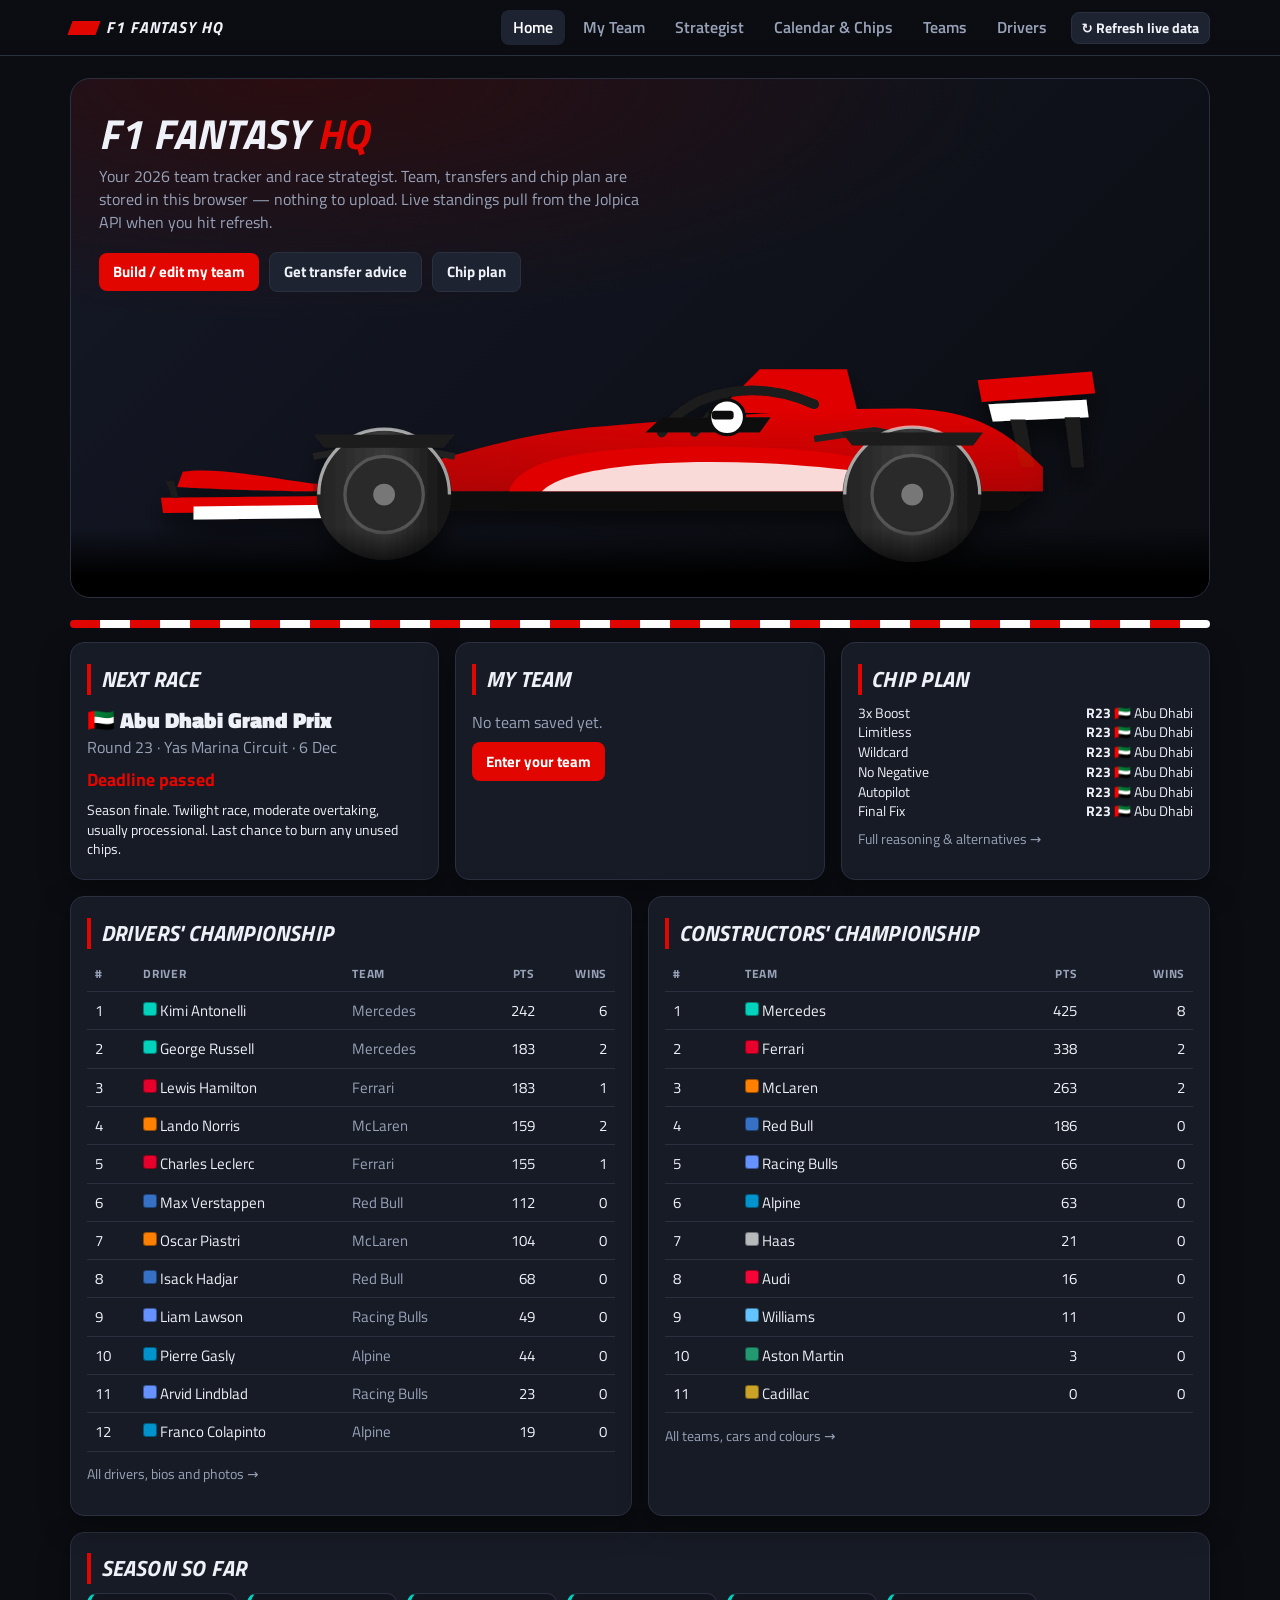
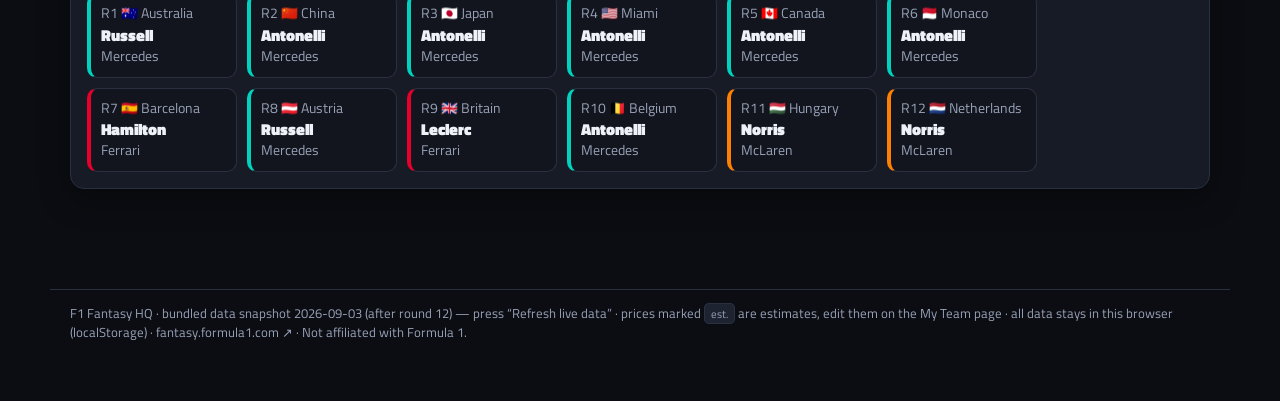
==== index.html @ 7516e75d "Add files via upload" ====
<!DOCTYPE html>
<html lang="en">
<head>
<meta charset="utf-8">
<meta name="viewport" content="width=device-width,initial-scale=1">
<title>F1 Fantasy HQ</title>
<link rel="preconnect" href="https://fonts.googleapis.com">
<link href="https://fonts.googleapis.com/css2?family=Titillium+Web:ital,wght@0,400;0,600;0,700;1,700;1,900&display=swap" rel="stylesheet">
<link rel="stylesheet" href="css/style.css">
<link rel="icon" href="data:image/svg+xml,<svg xmlns='http://www.w3.org/2000/svg' viewBox='0 0 100 100'><rect width='100' height='100' rx='18' fill='%23e10600'/><text x='50' y='68' font-size='52' text-anchor='middle' font-family='Arial' font-weight='900' fill='white'>F1</text></svg>">
</head>
<body>
<div class="wrap">
  <section class="hero">
    <h1>F1 Fantasy <span style="color:var(--red)">HQ</span></h1>
    <p class="sub">Your 2026 team tracker and race strategist. Team, transfers and chip plan are stored in this browser — nothing to upload. Live standings pull from the Jolpica API when you hit refresh.</p>
    <div class="row" style="margin-bottom:12px">
      <a class="btn" href="team.html">Build / edit my team</a>
      <a class="btn ghost" href="strategist.html">Get transfer advice</a>
      <a class="btn ghost" href="calendar.html">Chip plan</a>
    </div>
    <div id="heroCar"></div>
    <div class="tarmac"></div>
  </section>
  <div class="kerb"></div>

  <div class="grid c3">
    <div class="card" id="nextRace"></div>
    <div class="card" id="myTeam"></div>
    <div class="card" id="chipSummary"></div>
  </div>

  <div class="grid c2" style="margin-top:16px">
    <div class="card">
      <h2>Drivers' championship</h2>
      <div class="tablewrap"><table id="dTable"></table></div>
      <p class="small muted"><a href="drivers.html">All drivers, bios and photos →</a></p>
    </div>
    <div class="card">
      <h2>Constructors' championship</h2>
      <div class="tablewrap"><table id="cTable"></table></div>
      <p class="small muted"><a href="teams.html">All teams, cars and colours →</a></p>
    </div>
  </div>

  <div class="card" style="margin-top:16px">
    <h2>Season so far</h2>
    <div class="row" id="winners"></div>
  </div>
</div>

<script src="data/data.js"></script>
<script src="js/app.js"></script>
<script>
(function(){
  const F = window.F1, S = F.S, D = F.D;
  F.nav("index.html");
  document.getElementById("heroCar").innerHTML = F.carSVG("#e10600", "#ffffff", {num:""});

  // next race
  const nr = F.nextRace();
  const dl = nr.deadline ? new Date(nr.deadline) : new Date(nr.date + "T12:00:00Z");
  function cd(){
    const ms = dl - new Date(); if (ms < 0) return "Deadline passed";
    const d = Math.floor(ms/864e5), h = Math.floor(ms%864e5/36e5), m = Math.floor(ms%36e5/6e4);
    return `${d}d ${h}h ${m}m to lock-in`;
  }
  const nrEl = document.getElementById("nextRace");
  function renderNext(){
    nrEl.innerHTML = `<h2>Next race</h2>
      <div style="font-size:1.4rem;font-weight:800">${nr.flag} ${F.esc(nr.name)}</div>
      <div class="muted">Round ${nr.round} · ${F.esc(nr.circuit)} · ${F.fmtDate(nr.date)} ${nr.sprint?'<span class="pill amber">Sprint</span>':''} ${nr.newCircuit?'<span class="pill blue">New circuit</span>':''}</div>
      <div style="font-size:1.1rem;margin:8px 0;color:var(--red);font-weight:700">${cd()}</div>
      <div class="small">${F.esc(nr.profile||"")}</div>`;
  }
  renderNext(); setInterval(renderNext, 30000);

  // my team summary
  const t = S.team, el = document.getElementById("myTeam");
  if (!t.drivers.length) {
    el.innerHTML = `<h2>My team</h2><p class="muted">No team saved yet.</p><a class="btn" href="team.html">Enter your team</a>`;
  } else {
    const proj = F.teamProjection(Object.assign({},t,{boost:t.boost||F.bestBoost(t,nr)}), nr);
    el.innerHTML = `<h2>${F.esc(t.name||"My team")}</h2>
      <div class="row" style="gap:6px">${t.drivers.map(id=>{const d=F.driverById(id); if(!d) return ""; const tm=F.teamById(d.team); return `<span class="pill" style="border-color:${tm.color}">${d.code}${t.boost===id?' <span class="boost">2x</span>':''}</span>`;}).join("")}
      ${t.constructors.map(id=>{const c=F.teamById(id); return c?`<span class="pill" style="background:${c.color}22;border-color:${c.color}">${F.esc(c.name)}</span>`:"";}).join("")}</div>
      <div class="small muted" style="margin-top:8px">Value ${F.money(F.teamCost(t))} of ${F.money(S.budget)} · projected ${Math.round(proj)} pts this weekend</div>
      ${S.history.length?`<div class="small">Last recorded: ${S.history[S.history.length-1].points} pts (round ${S.history[S.history.length-1].round})</div>`:""}
      <div class="row" style="margin-top:10px"><a class="btn small" href="strategist.html">Improve it</a><a class="btn ghost small" href="team.html">Edit</a></div>`;
  }

  // chips
  const cp = F.chipPlan();
  const cal = F.calendar();
  document.getElementById("chipSummary").innerHTML = `<h2>Chip plan</h2>` +
    D.chips.map(c => {
      const used = S.chipsUsed[c.id];
      if (used) return `<div class="row spread small" style="opacity:.55"><span>${c.name}</span><span class="muted">used R${used}</span></div>`;
      const p = cp.plan[c.id]; const r = cal.find(x=>x.round===p.round);
      return `<div class="row spread small"><span>${c.name}</span><span><b>R${p.round}</b> ${r.flag} ${F.esc(r.short)}${p.manual?' <span class="tag">you</span>':''}</span></div>`;
    }).join("") + `<p class="small muted" style="margin-top:8px"><a href="calendar.html">Full reasoning & alternatives →</a></p>`;

  // standings
  const ds = F.drivers();
  document.getElementById("dTable").innerHTML = `<tr><th>#</th><th>Driver</th><th>Team</th><th class="num">Pts</th><th class="num">Wins</th></tr>` +
    ds.slice(0,12).map(d=>{const tm=F.teamById(d.team); return `<tr><td>${d.pos}</td><td><span class="swatch" style="--tc:${tm.color}"></span> ${F.esc(d.first+" "+d.last)}</td><td class="muted">${F.esc(tm.name)}</td><td class="num">${d.points}</td><td class="num">${d.wins}</td></tr>`;}).join("");
  document.getElementById("cTable").innerHTML = `<tr><th>#</th><th>Team</th><th class="num">Pts</th><th class="num">Wins</th></tr>` +
    F.teams().map(c=>`<tr><td>${c.pos}</td><td><span class="swatch" style="--tc:${c.color}"></span> ${F.esc(c.name)}</td><td class="num">${c.points}</td><td class="num">${c.wins}</td></tr>`).join("");

  document.getElementById("winners").innerHTML = cal.filter(r=>r.winner).map(r=>{const d=F.driverById(r.winner); const tm=F.teamById(r.winTeam)||{}; return `<div class="chip" style="min-width:150px;border-left:4px solid ${tm.color}"><div class="small muted">R${r.round} ${r.flag} ${F.esc(r.short)}</div><div class="n">${d?F.esc(d.last):F.esc(r.winner)}</div><div class="small muted">${F.esc(tm.name||"")}</div></div>`;}).join("");
  F.footer();
})();
</script>
</body>
</html>
---- css/style.css ----
:root{
  --bg:#0b0d12;--bg2:#12151d;--card:#171b25;--card2:#1e2331;--line:#2a3040;
  --text:#eef1f7;--muted:#98a2b8;--red:#e10600;--accent:#ff3b30;--green:#2ecc71;--amber:#f5b400;
  --radius:14px;--shadow:0 10px 30px rgba(0,0,0,.35);
  font-family:"Titillium Web","Segoe UI",system-ui,-apple-system,Helvetica,Arial,sans-serif;
}
*{box-sizing:border-box}
html,body{margin:0;background:var(--bg);color:var(--text);font-family:inherit;line-height:1.45}
a{color:inherit;text-decoration:none}
img{max-width:100%}
h1,h2,h3{margin:.2em 0 .4em;letter-spacing:.01em;font-weight:700}
h1{font-size:2rem;text-transform:uppercase;font-style:italic}
h2{font-size:1.35rem;text-transform:uppercase;font-style:italic;border-left:4px solid var(--red);padding-left:.6rem}
h3{font-size:1.05rem}
.muted{color:var(--muted)}
.small{font-size:.85rem}
.wrap{max-width:1180px;margin:0 auto;padding:0 20px 60px}

/* nav */
.nav{position:sticky;top:0;z-index:20;background:linear-gradient(180deg,#0b0d12,#0b0d12ee);border-bottom:1px solid var(--line);backdrop-filter:blur(8px)}
.nav .in{max-width:1180px;margin:0 auto;display:flex;align-items:center;gap:6px;padding:10px 20px;flex-wrap:wrap}
.brand{font-weight:800;font-style:italic;text-transform:uppercase;letter-spacing:.06em;display:flex;align-items:center;gap:8px;margin-right:auto}
.brand .stripe{width:28px;height:14px;background:var(--red);transform:skew(-20deg);display:inline-block}
.nav a.link{padding:6px 12px;border-radius:8px;color:var(--muted);font-weight:600}
.nav a.link:hover,.nav a.link.active{color:#fff;background:var(--card2)}
.nav button{margin-left:6px}

button,.btn{background:var(--red);color:#fff;border:0;border-radius:8px;padding:8px 14px;font-weight:700;cursor:pointer;font-family:inherit;font-size:.95rem}
button.ghost,.btn.ghost{background:var(--card2);color:var(--text);border:1px solid var(--line)}
button.small{padding:5px 10px;font-size:.85rem}
button:disabled{opacity:.45;cursor:not-allowed}
input,select,textarea{background:var(--bg2);color:var(--text);border:1px solid var(--line);border-radius:8px;padding:7px 9px;font-family:inherit;font-size:.95rem}
input[type=number]{width:90px}
label{font-size:.85rem;color:var(--muted)}

.grid{display:grid;gap:16px}
.grid.c2{grid-template-columns:repeat(auto-fit,minmax(320px,1fr))}
.grid.c3{grid-template-columns:repeat(auto-fit,minmax(260px,1fr))}
.grid.c4{grid-template-columns:repeat(auto-fit,minmax(210px,1fr))}
.card{background:var(--card);border:1px solid var(--line);border-radius:var(--radius);padding:16px;box-shadow:var(--shadow)}
.card.flat{box-shadow:none}
.row{display:flex;gap:10px;align-items:center;flex-wrap:wrap}
.spread{justify-content:space-between}
.pill{display:inline-block;padding:2px 9px;border-radius:999px;font-size:.75rem;font-weight:700;background:var(--card2);border:1px solid var(--line);color:var(--muted);text-transform:uppercase;letter-spacing:.04em}
.pill.red{background:#3a0f0f;border-color:#6a1a1a;color:#ff8a80}
.pill.green{background:#0f2f1c;border-color:#1f5a35;color:#7bffb0}
.pill.amber{background:#3a2c05;border-color:#6a5210;color:#ffd866}
.pill.blue{background:#0f1f3a;border-color:#1f3a6a;color:#8ab4ff}
.tag{font-size:.7rem;padding:1px 6px;border-radius:5px;background:var(--card2);color:var(--muted);border:1px solid var(--line)}

table{width:100%;border-collapse:collapse;font-size:.92rem}
th,td{padding:8px 8px;border-bottom:1px solid var(--line);text-align:left;white-space:nowrap}
th{color:var(--muted);font-size:.75rem;text-transform:uppercase;letter-spacing:.06em}
tr.hl td{background:#1f2433}
.tablewrap{overflow-x:auto}
.num{text-align:right;font-variant-numeric:tabular-nums}
.pos{color:var(--green)} .neg{color:#ff6b6b}

/* hero */
.hero{position:relative;overflow:hidden;border-radius:20px;border:1px solid var(--line);background:radial-gradient(1200px 400px at 20% 0%,#2a0d10,transparent 60%),linear-gradient(135deg,#141826,#0b0d12);padding:34px 28px 10px;margin:22px 0}
.hero h1{font-size:2.6rem;margin:0;line-height:1}
.hero .sub{color:var(--muted);max-width:560px;margin:10px 0 18px}
.hero svg{display:block;width:100%;max-width:980px;margin:0 auto;height:auto}
.hero .tarmac{position:absolute;left:0;right:0;bottom:0;height:70px;background:linear-gradient(180deg,transparent,#000 70%)}
.kerb{height:8px;background:repeating-linear-gradient(90deg,var(--red) 0 30px,#fff 30px 60px);border-radius:4px;margin:0 0 14px}

/* team colours */
.teamcard{position:relative;overflow:hidden}
.teamcard::before{content:"";position:absolute;left:0;top:0;bottom:0;width:6px;background:var(--tc,#888)}
.swatch{width:14px;height:14px;border-radius:3px;display:inline-block;background:var(--tc);border:1px solid #0006}
.logo{height:46px;max-width:140px;object-fit:contain;background:#fff;border-radius:6px;padding:4px}
.carimg{width:100%;height:150px;object-fit:cover;border-radius:10px;background:#0006;border:1px solid var(--line)}
.driverimg{width:78px;height:78px;border-radius:50%;object-fit:cover;object-position:top;border:3px solid var(--tc,#555);background:#222;flex:none}
.driverimg.big{width:150px;height:150px}
.initials{display:flex;align-items:center;justify-content:center;font-weight:800;font-size:1.3rem;color:#fff}
.imgfallback{display:flex;align-items:center;justify-content:center;color:var(--muted);font-size:.8rem}
.drivercard{display:flex;gap:14px;align-items:flex-start}
.drivercard .info{flex:1;min-width:0}
.bio{font-size:.9rem;color:#cfd6e4;margin-top:6px}
.wikibio{font-size:.85rem;color:var(--muted);margin-top:6px;border-top:1px dashed var(--line);padding-top:6px}

/* team builder */
.slot{display:flex;align-items:center;gap:10px;background:var(--bg2);border:1px dashed var(--line);border-radius:10px;padding:8px 10px;min-height:56px}
.slot.filled{border-style:solid;border-color:var(--tc,#444)}
.slot .x{margin-left:auto}
.picklist{max-height:420px;overflow:auto;border:1px solid var(--line);border-radius:10px}
.picklist .p{display:flex;gap:10px;align-items:center;padding:7px 10px;border-bottom:1px solid var(--line);cursor:pointer}
.picklist .p:hover{background:var(--card2)}
.picklist .p.disabled{opacity:.4;cursor:not-allowed}
.budgetbar{height:12px;border-radius:6px;background:var(--bg2);overflow:hidden;border:1px solid var(--line)}
.budgetbar i{display:block;height:100%;background:linear-gradient(90deg,#2ecc71,#f5b400 80%,#e10600)}
.boost{font-size:.7rem;background:var(--amber);color:#000;padding:1px 6px;border-radius:5px;font-weight:800}
.chipgrid{display:grid;grid-template-columns:repeat(auto-fit,minmax(180px,1fr));gap:10px}
.chip{border:1px solid var(--line);border-radius:10px;padding:10px;background:var(--bg2)}
.chip.used{opacity:.5;text-decoration:line-through}
.chip .n{font-weight:800}

/* timeline */
.timeline{display:grid;gap:8px}
.race{display:grid;grid-template-columns:56px 1fr auto;gap:12px;align-items:center;padding:10px 12px;border:1px solid var(--line);border-radius:10px;background:var(--card)}
.race.done{opacity:.7}
.race.next{border-color:var(--red);box-shadow:0 0 0 2px #e1060033}
.race .rn{font-weight:800;font-size:1.2rem;color:var(--muted)}
.race .chips span{margin-left:4px}

.toast{position:fixed;bottom:18px;left:50%;transform:translateX(-50%);background:#222;border:1px solid var(--line);padding:10px 16px;border-radius:10px;z-index:50;box-shadow:var(--shadow)}
.foot{margin-top:40px;color:var(--muted);font-size:.8rem;border-top:1px solid var(--line);padding-top:14px}
.reco{border-left:4px solid var(--green);padding-left:10px;margin:8px 0}
.reco.warn{border-color:var(--amber)}
.reco.bad{border-color:var(--red)}
details summary{cursor:pointer;font-weight:700}
@media (max-width:640px){.hero h1{font-size:1.9rem}.race{grid-template-columns:44px 1fr}.race .chips{grid-column:2}}
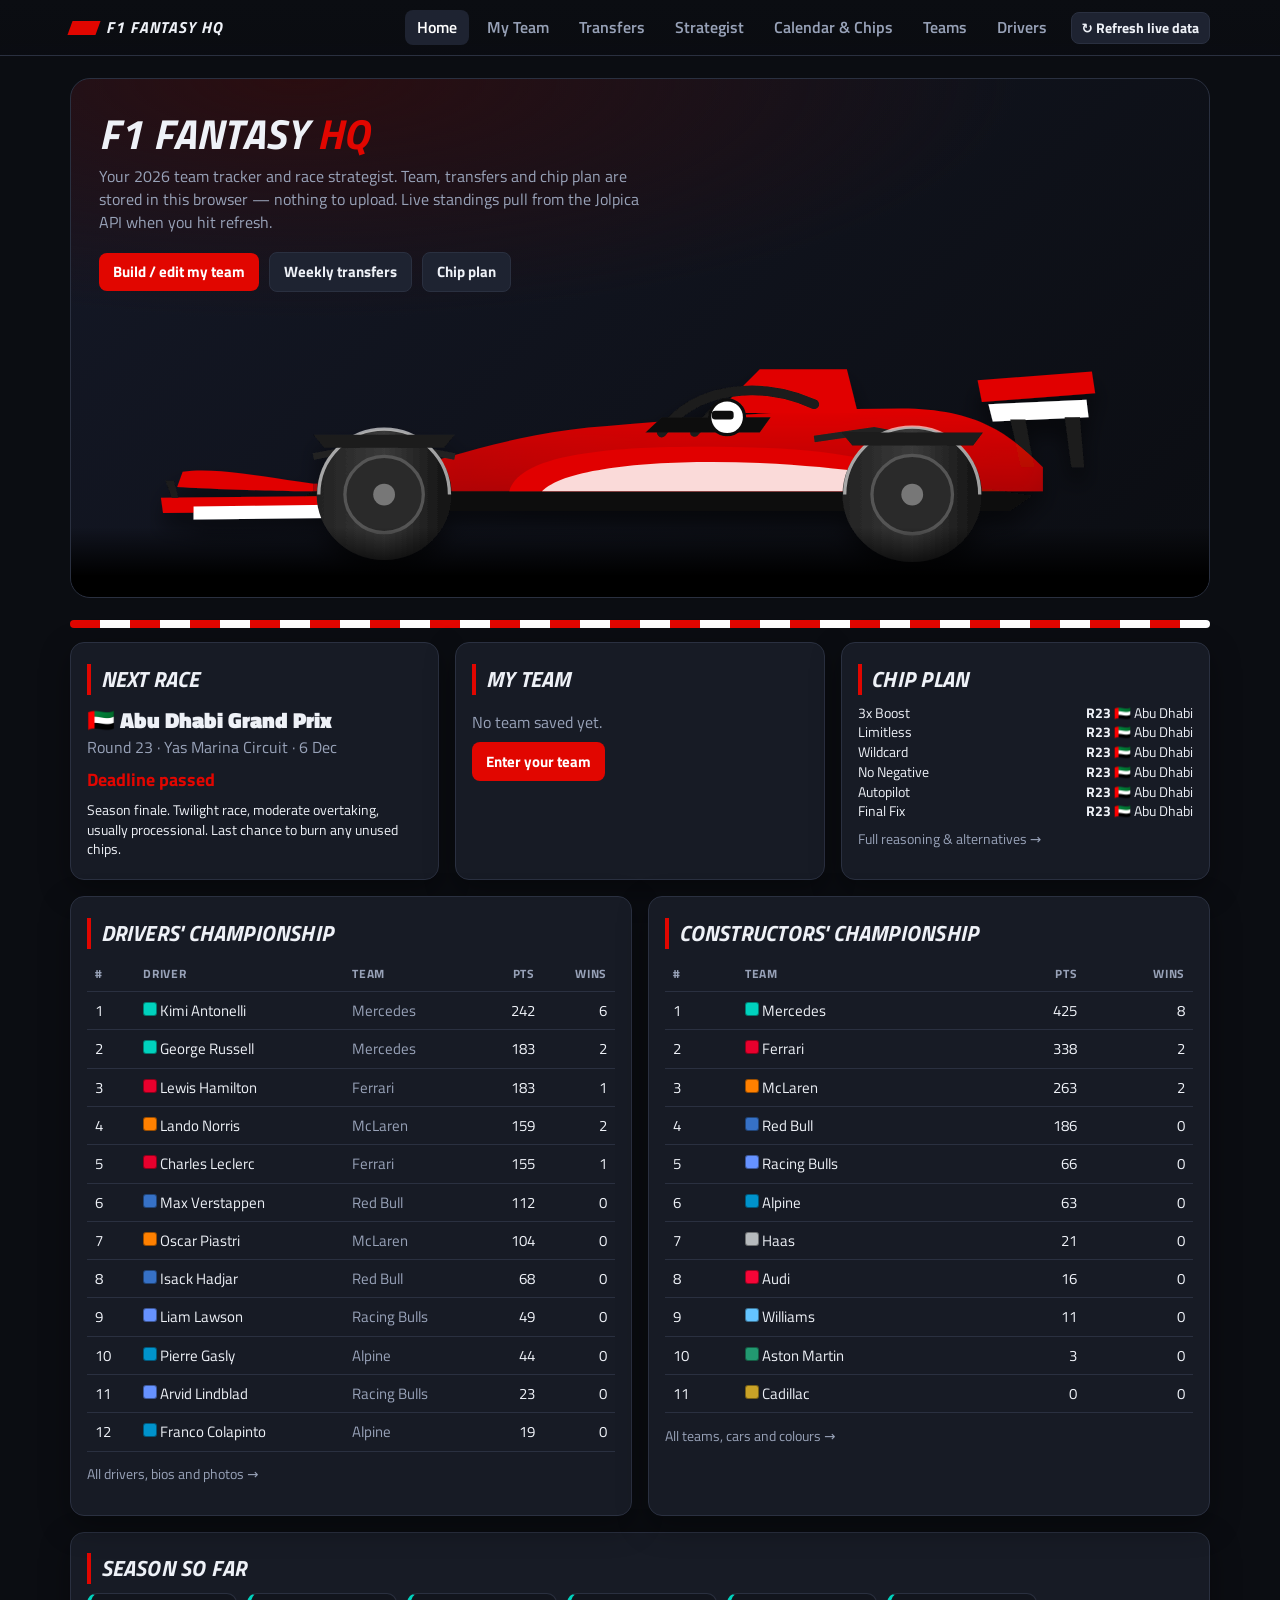
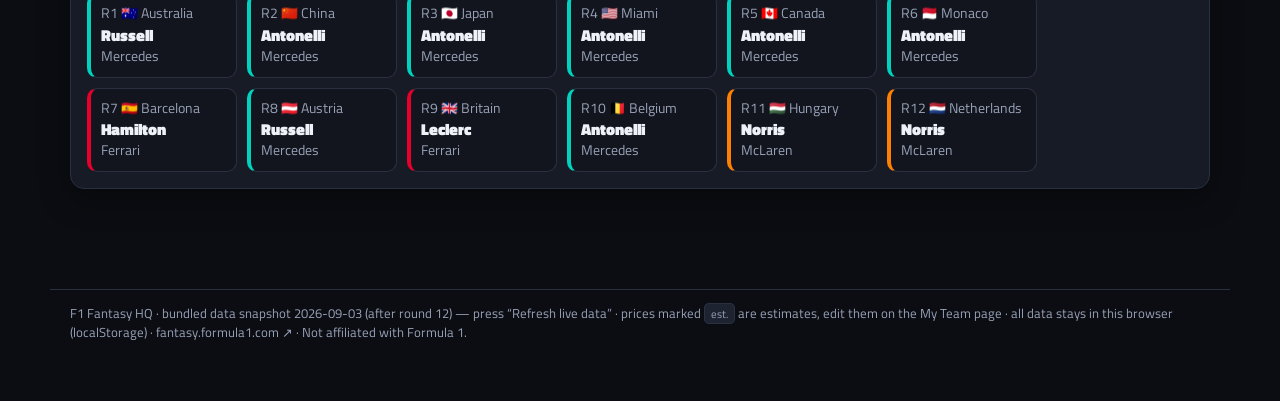
==== commit be34ec50: "Add files via upload" ====
--- a/index.html
+++ b/index.html
@@ -16,7 +16,7 @@
     <p class="sub">Your 2026 team tracker and race strategist. Team, transfers and chip plan are stored in this browser — nothing to upload. Live standings pull from the Jolpica API when you hit refresh.</p>
     <div class="row" style="margin-bottom:12px">
       <a class="btn" href="team.html">Build / edit my team</a>
-      <a class="btn ghost" href="strategist.html">Get transfer advice</a>
+      <a class="btn ghost" href="transfers.html">Weekly transfers</a>
       <a class="btn ghost" href="calendar.html">Chip plan</a>
     </div>
     <div id="heroCar"></div>
@@ -85,7 +85,8 @@
       <div class="row" style="gap:6px">${t.drivers.map(id=>{const d=F.driverById(id); if(!d) return ""; const tm=F.teamById(d.team); return `<span class="pill" style="border-color:${tm.color}">${d.code}${t.boost===id?' <span class="boost">2x</span>':''}</span>`;}).join("")}
       ${t.constructors.map(id=>{const c=F.teamById(id); return c?`<span class="pill" style="background:${c.color}22;border-color:${c.color}">${F.esc(c.name)}</span>`:"";}).join("")}</div>
       <div class="small muted" style="margin-top:8px">Value ${F.money(F.teamCost(t))} of ${F.money(S.budget)} · projected ${Math.round(proj)} pts this weekend</div>
-      ${S.history.length?`<div class="small">Last recorded: ${S.history[S.history.length-1].points} pts (round ${S.history[S.history.length-1].round})</div>`:""}
+      ${(S.baseline||S.history.length)?`<div class="small">Season total: <b>${F.totalPoints()}</b> pts${S.baseline&&S.baseline.rank?` · rank ${S.baseline.rank.toLocaleString()} at R${S.baseline.round}`:""}</div>`:""}
+      <div class="small">Free transfers for R${nr.round}: <b>${(()=>{const s=F.transferStatus(nr.round);return s.unlimited?"∞":s.remaining+"/"+s.avail;})()}</b> <a class="muted" href="transfers.html">plan →</a></div>
       <div class="row" style="margin-top:10px"><a class="btn small" href="strategist.html">Improve it</a><a class="btn ghost small" href="team.html">Edit</a></div>`;
   }
 
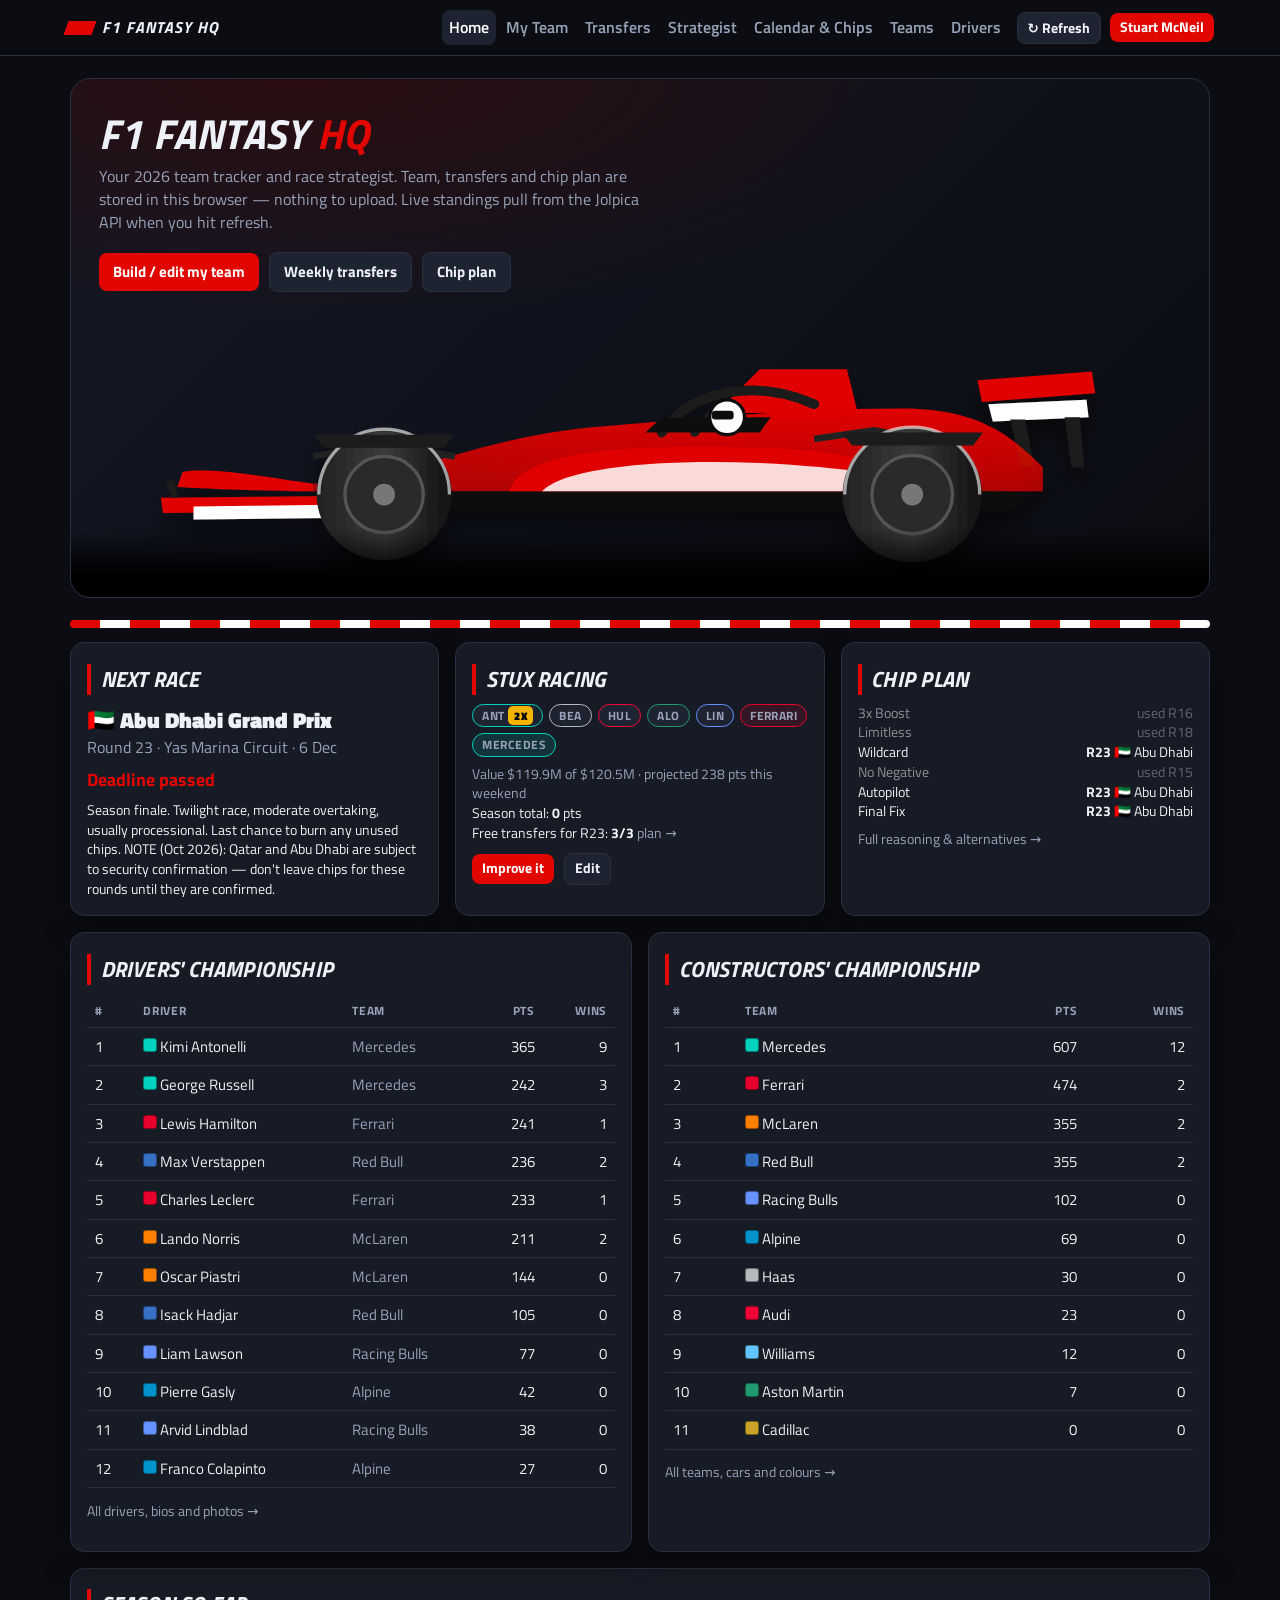
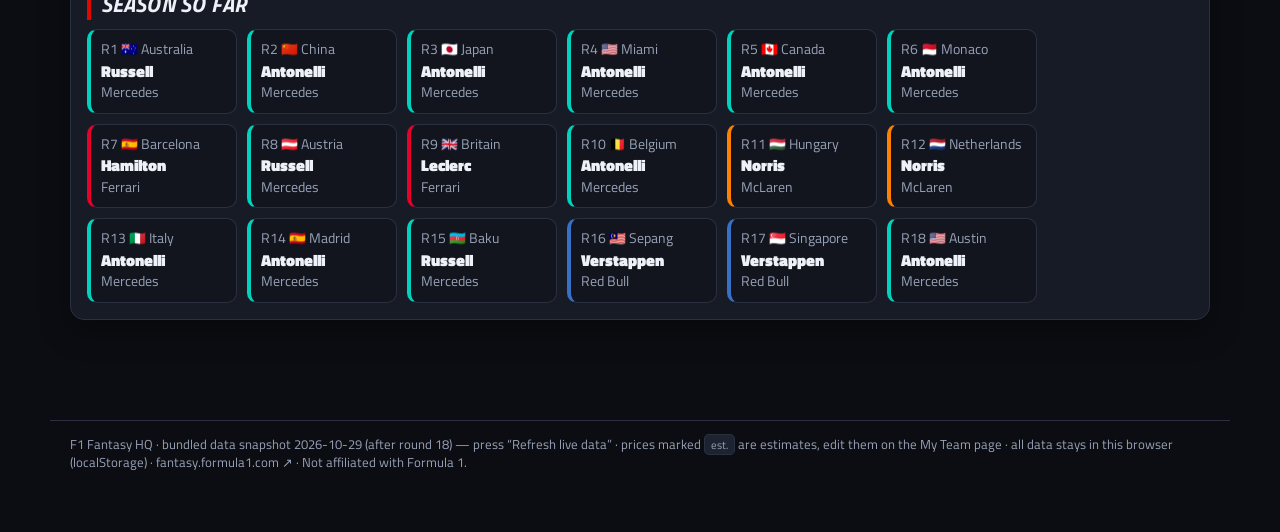
==== commit 9eec32e4: "Add files via upload" ====
--- a/index.html
+++ b/index.html
@@ -50,6 +50,7 @@
 </div>
 
 <script src="data/data.js"></script>
+<script src="data/team.js"></script>
 <script src="js/app.js"></script>
 <script>
 (function(){
--- a/css/style.css
+++ b/css/style.css
@@ -18,16 +18,16 @@
 
 /* nav */
 .nav{position:sticky;top:0;z-index:20;background:linear-gradient(180deg,#0b0d12,#0b0d12ee);border-bottom:1px solid var(--line);backdrop-filter:blur(8px)}
-.nav .in{max-width:1180px;margin:0 auto;display:flex;align-items:center;gap:6px;padding:10px 20px;flex-wrap:wrap}
+.nav .in{max-width:1180px;margin:0 auto;display:flex;align-items:center;gap:3px;padding:10px 16px;flex-wrap:wrap}
 .brand{font-weight:800;font-style:italic;text-transform:uppercase;letter-spacing:.06em;display:flex;align-items:center;gap:8px;margin-right:auto}
 .brand .stripe{width:28px;height:14px;background:var(--red);transform:skew(-20deg);display:inline-block}
-.nav a.link{padding:6px 12px;border-radius:8px;color:var(--muted);font-weight:600}
+.nav a.link{padding:6px 7px;border-radius:8px;color:var(--muted);font-weight:600}
 .nav a.link:hover,.nav a.link.active{color:#fff;background:var(--card2)}
 .nav button{margin-left:6px}
 
 button,.btn{background:var(--red);color:#fff;border:0;border-radius:8px;padding:8px 14px;font-weight:700;cursor:pointer;font-family:inherit;font-size:.95rem}
 button.ghost,.btn.ghost{background:var(--card2);color:var(--text);border:1px solid var(--line)}
-button.small{padding:5px 10px;font-size:.85rem}
+button.small,.btn.small{padding:5px 10px;font-size:.85rem}
 button:disabled{opacity:.45;cursor:not-allowed}
 input,select,textarea{background:var(--bg2);color:var(--text);border:1px solid var(--line);border-radius:8px;padding:7px 9px;font-family:inherit;font-size:.95rem}
 input[type=number]{width:90px}
@@ -110,3 +110,15 @@
 .reco.bad{border-color:var(--red)}
 details summary{cursor:pointer;font-weight:700}
 @media (max-width:640px){.hero h1{font-size:1.9rem}.race{grid-template-columns:44px 1fr}.race .chips{grid-column:2}}
+
+/* transfer recommendation tiers */
+.reco.tier-strong{border-color:var(--green);background:linear-gradient(90deg,#2ecc7114,transparent 60%);padding:8px 10px;border-radius:0 8px 8px 0}
+.reco.tier-good{border-color:var(--amber);background:linear-gradient(90deg,#f5b40012,transparent 60%);padding:8px 10px;border-radius:0 8px 8px 0}
+.reco.tier-marginal{border-color:#5a6478;opacity:.8;padding:8px 10px;border-radius:0 8px 8px 0}
+.gain{font-weight:800;padding:2px 9px;border-radius:999px;font-size:.85rem}
+.gain.strong{background:#0f2f1c;color:#7bffb0;border:1px solid #1f5a35}
+.gain.good{background:#3a2c05;color:#ffd866;border:1px solid #6a5210}
+.gain.marginal{background:var(--card2);color:var(--muted);border:1px solid var(--line)}
+.rank{display:inline-block;min-width:26px;text-align:center;font-size:.75rem;font-weight:800;color:var(--muted);background:var(--card2);border:1px solid var(--line);border-radius:6px;padding:1px 4px;margin-right:4px}
+.dot{display:inline-block;width:10px;height:10px;border-radius:50%;margin-right:4px;vertical-align:middle}
+.dot.strong{background:var(--green)} .dot.good{background:var(--amber)} .dot.marginal{background:#5a6478}
